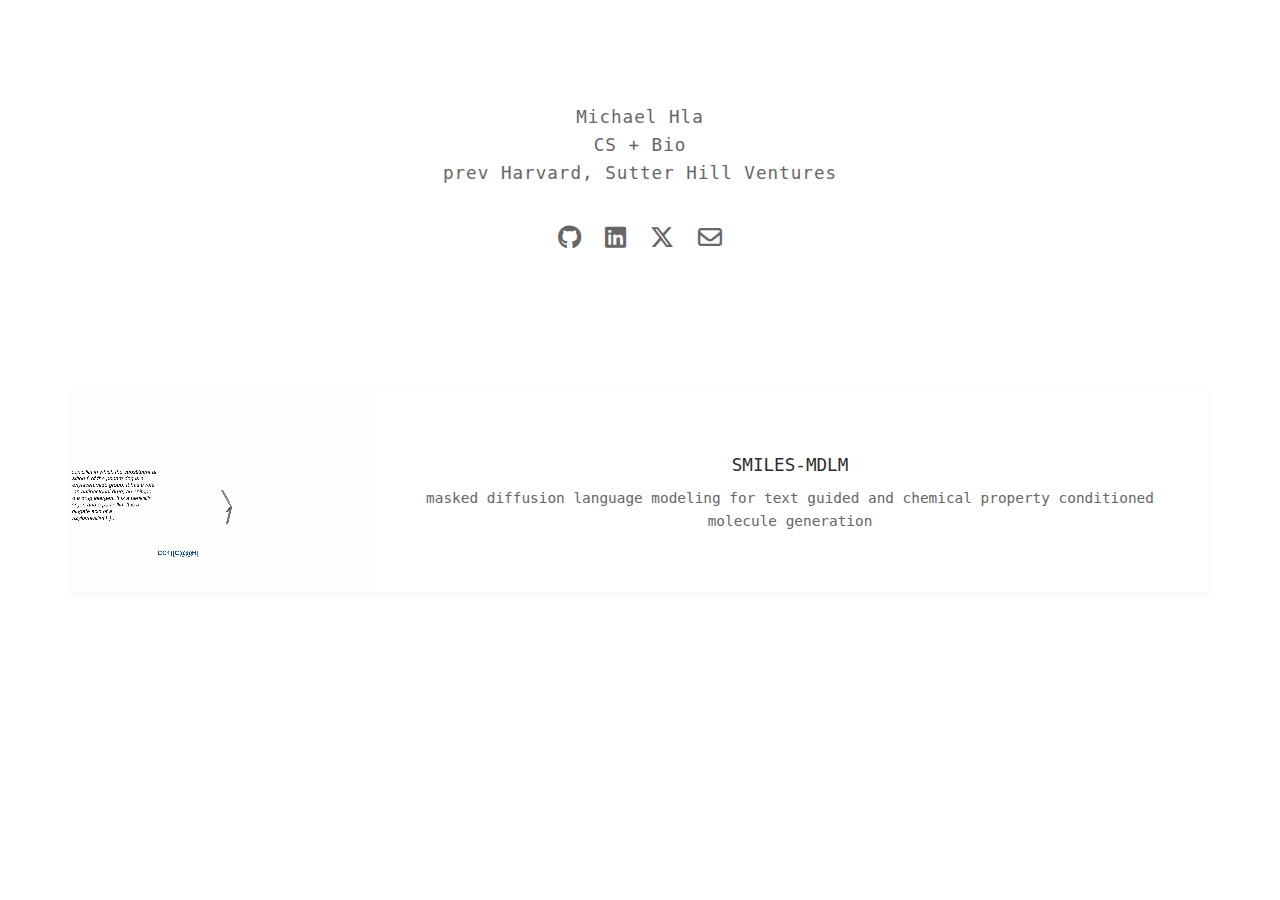
==== index.html @ 6db77b25 "Initial commit" ====
<!DOCTYPE html>
<html lang="en">
<head>
    <meta charset="UTF-8">
    <meta name="viewport" content="width=device-width, initial-scale=1.0">
    <title>Your Name - Portfolio</title>
    <link rel="stylesheet" href="styles.css">
    <link rel="stylesheet" href="https://cdnjs.cloudflare.com/ajax/libs/font-awesome/6.5.1/css/all.min.css">
</head>
<body>
    <!-- Hero/Landing Section -->
    <section class="hero">
        <p class="tagline">Michael Hla</p>
        <p class="tagline">CS + Bio</p>
        <p class="tagline">prev Harvard, Sutter Hill Ventures</p>
        
        <div class="social-links">
            <a href="https://github.com/michaelhla" target="_blank" rel="noopener noreferrer">
                <i class="fa-brands fa-github"></i>
            </a>
            <a href="https://www.linkedin.com/in/michael-hla-58a468167/" target="_blank" rel="noopener noreferrer">
                <i class="fa-brands fa-linkedin"></i>
            </a>
            <a href="https://twitter.com/hla_michael" target="_blank" rel="noopener noreferrer">
                <i class="fa-brands fa-x-twitter"></i>
            </a>
            <a href="mailto:michaelhla16@gmail.com">
                <i class="fa-regular fa-envelope"></i>
            </a>
        </div>
    </section>

    <!-- About Section
    <section class="about">
        <h2>About Me</h2>
        <p>Your description here. Make it personal and engaging!</p>
    </section> -->

    <!-- Projects Grid -->
    <section class="projects">
        <div class="project-grid">
            <!-- Project Card 1 -->
            <a href="/blog/smiles-mdlm.html" class="project-card">
                <div class="project-media">
                    <video autoplay muted loop playsinline>
                        <source src="assets/smiles-mdlm/smiles-mdlm-animation.mp4" type="video/mp4">
                    </video>
                </div>
                <div class="project-content">
                    <h3>SMILES-MDLM</h3>
                    <p>masked diffusion language modeling for text guided and chemical property conditioned molecule generation</p>
                </div>
            </a>

            <!-- Add more project cards as needed -->
        </div>
    </section>
</body>
</html>
---- styles.css ----
* {
    margin: 0;
    padding: 0;
    box-sizing: border-box;
}

/* Import a clean monospace font from Google Fonts */
@import url('https://fonts.googleapis.com/css2?family=JetBrains+Mono:wght@300;400;600&display=swap');
/* Alternative: Space Mono or Roboto Mono are also good options */

body {
    /* Option 1: JetBrains Mono - clean monospace */
    font-family: 'JetBrains Mono', monospace;
    
    /* Option 2: System monospace stack */
    /* font-family: ui-monospace, SFMono-Regular, Menlo, Monaco, Consolas, monospace; */
    
    line-height: 1.6;
    color: #2d2d2d;
    background-color: #fff;  /* Changed from #fafafa to pure white */
    font-weight: 300;  /* Lighter font weight for that minimal feel */
}

section {
    padding: 2rem 2rem;
    max-width: 1200px;
    margin: 0 auto;
}

.hero {
    min-height: 40vh;
    display: flex;
    flex-direction: column;
    justify-content: center;
    align-items: center;
    text-align: center;
}

.hero h1 {
    font-size: 3.5rem;
    margin-bottom: 1rem;
    font-weight: 400;  /* Not too heavy */
    letter-spacing: -1px;  /* Tighter letter spacing for that tech feel */
}

.tagline {
    font-size: 1.1rem;
    color: #666;  /* Subtle grey for secondary text */
    letter-spacing: 1px;  /* Spread out the tagline slightly */
}

h2 {
    font-weight: 400;
    margin-bottom: 2rem;
    letter-spacing: -0.5px;
}

.project-grid {
    display: grid;
    grid-template-columns: 1fr;
    gap: 2rem;
    padding: 0;
}

.project-card {
    display: flex;
    align-items: stretch;
    text-decoration: none;
    color: inherit;
    background: #fff;
    border-radius: 4px;
    overflow: hidden;
    box-shadow: 0 2px 8px rgba(0,0,0,0.05);
}

.project-media {
    flex: 0 0 300px;
    display: flex;
    align-items: center;
}

.project-media img {
    width: 100%;
    height: 200px;
    object-fit: cover;
}

.project-media video {
    width: 100%;
    height: 200px;
    object-fit: cover;
}

.project-content {
    flex: 1;
    padding: 1rem;
    display: flex;
    flex-direction: column;
    justify-content: center;
    align-items: center;
    text-align: center;
    min-height: 200px;
}

.project-card h3 {
    padding: 0;
    margin-bottom: 0.5rem;
    font-weight: 400;
    font-size: 1.1rem;
}

.project-card p {
    padding: 0;
    color: #666;
    font-size: 0.9rem;
}

.social-links {
    margin-top: 2rem;
    display: flex;
    gap: 1.5rem;
}

.social-links a {
    color: #666;
    text-decoration: none;
    font-size: 1.5rem;
}

/* Project grid video styling (for index.html) */
.project-media video {
    width: 100%;
    height: 200px;
    object-fit: cover;
}

/* Blog post video styling */
article.blog-post .project-media {
    max-width: 800px;  /* Limit maximum width */
    width: 80%;        /* Take up 80% of container width */
    margin: 2rem auto; /* Center horizontally and add vertical spacing */
}

article.blog-post .project-media video {
    width: 100%;
    height: auto;      /* Maintain aspect ratio */
    display: block;    /* Remove any unwanted spacing */
    border-radius: 4px;/* Optional: slight rounding of corners */
}

/* Add content container styling */
article.blog-post .content {
    max-width: 1000px;
    margin: 0 auto;
    padding: 0 2rem;
}

/* Blog post layout */
.blog-post {
    max-width: 1200px;
    margin: 0 auto;
    padding: 2rem;
}

/* Header styling */
.blog-header {
    text-align: center;
    margin-bottom: 1.5rem;
}

.blog-header h1 {
    font-size: 2.5rem;
    font-weight: 400;
    line-height: 1.3;
}

/* Main text blocks */
.text-block {
    max-width: 800px;
    margin: 2rem auto;
    text-align: left;
    line-height: 1.8;
}

/* Content blocks (media, equations, etc.) */
.content-block {
    max-width: 800px;
    margin: 3rem auto;
    text-align: center;
    box-shadow: none;
    border: none;
}

/* Media container */
.media-container {
    width: 100%;
    margin: 2rem 0;
    box-shadow: none;
}

.media-container video,
.media-container img {
    width: 100%;
    height: auto;
    display: block;
    margin: 0 auto;
}

.media-container video {
    width: 100%;
    height: auto;
    display: block;
    border: none;
    outline: none;
    background: none;
    margin: 0;
    padding: 0;
    box-shadow: none;
    -webkit-box-shadow: none;
}

/* Caption styling */
figcaption {
    margin-top: 0.5rem;
    font-size: 0.9rem;
    color: #666;
    text-align: left;
    line-height: 1.4;
}

/* Equation container */
.equation-container {
    padding: 1rem 0;
}

/* Responsive adjustments */
@media (max-width: 768px) {
    .blog-post {
        padding: 1rem;
    }
    
    .blog-header h1 {
        font-size: 2rem;
    }
}

/* Section headings */
.text-block h2 {
    font-size: 1.8rem;
    font-weight: 400;
    margin-top: 3rem;
    margin-bottom: 1.5rem;
    letter-spacing: -0.5px;
}

.text-block h3 {
    font-size: 1.4rem;
    font-weight: 400;
    margin-top: 2rem;
    margin-bottom: 1rem;
    letter-spacing: -0.3px;
}

table {
    border-collapse: collapse;
    margin: 0 auto;  /* Center the table */
    width: 100%;     /* Take full width of container */
    max-width: 800px; /* Match other content blocks */
}

th, td {
    border: 1px solid black;
    padding: 8px 12px;  /* Add spacing inside cells */
    text-align: left;   /* Align text to left */
}

th {
    background-color: #fff;  /* Optional: distinguish header */
}

/* Blog author styling */
.blog-author {
    padding: 0.1rem;
    text-align: center;
    font-size: 1rem;
    color: #666;
    margin-bottom: 0.1rem;
}

.social-links img {
    width: 24px;  /* Match Font Awesome icon size */
    height: 24px;
    vertical-align: middle;
}
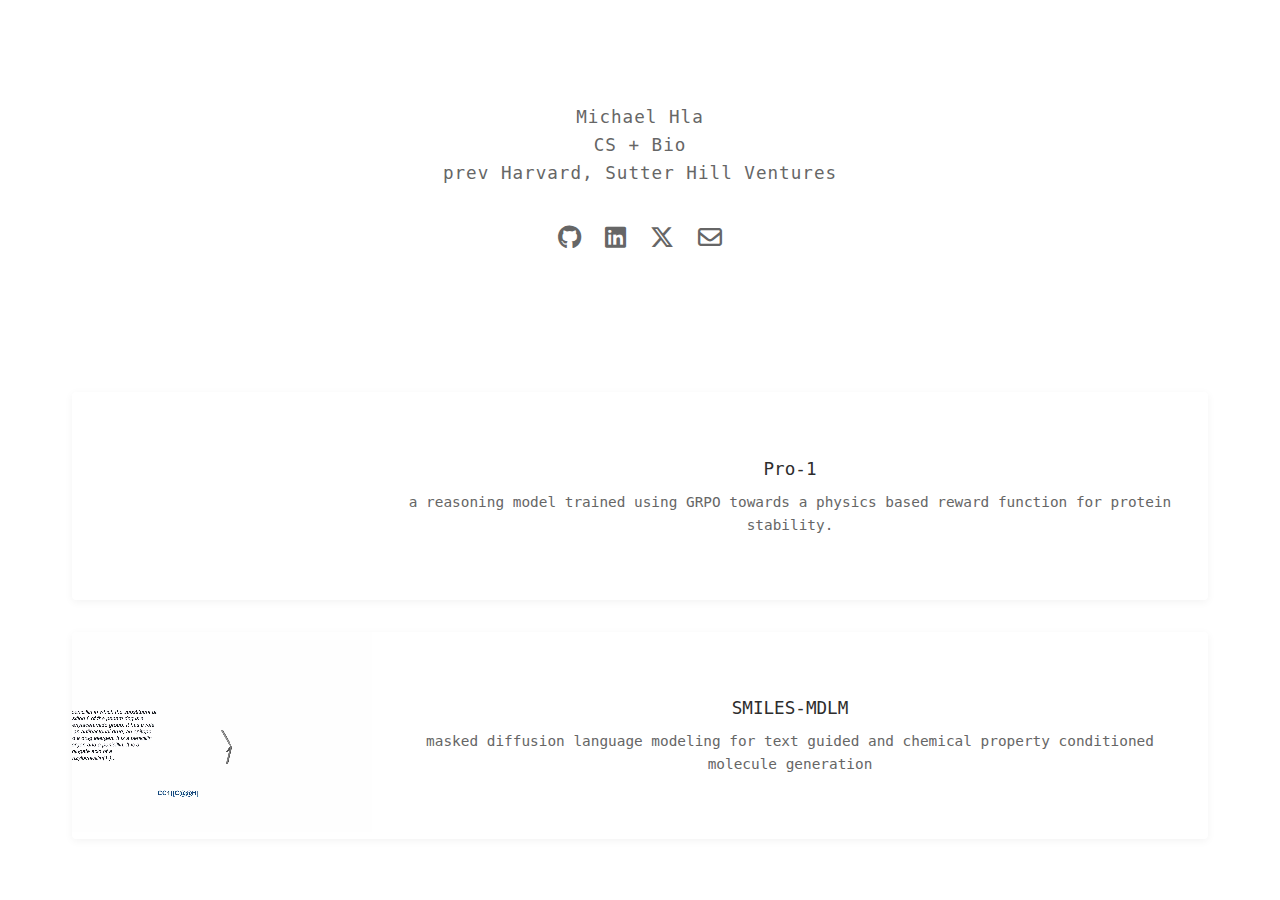
==== commit c32b13e1: "pro-1" ====
--- a/index.html
+++ b/index.html
@@ -3,7 +3,7 @@
 <head>
     <meta charset="UTF-8">
     <meta name="viewport" content="width=device-width, initial-scale=1.0">
-    <title>Your Name - Portfolio</title>
+    <title>Michael Hla</title>
     <link rel="stylesheet" href="styles.css">
     <link rel="stylesheet" href="https://cdnjs.cloudflare.com/ajax/libs/font-awesome/6.5.1/css/all.min.css">
 </head>
@@ -39,6 +39,17 @@
     <!-- Projects Grid -->
     <section class="projects">
         <div class="project-grid">
+            <a href="/blog/pro1.html" class="project-card">
+                <div class="project-media">
+                    <video autoplay muted loop playsinline>
+                        <source src="assets/pro-1/square.mp4" type="video/mp4">
+                    </video>
+                </div>
+                <div class="project-content">
+                    <h3>Pro-1</h3>
+                    <p>a reasoning model trained using GRPO towards a physics based reward function for protein stability.</p>
+                </div>
+            </a>
             <!-- Project Card 1 -->
             <a href="/blog/smiles-mdlm.html" class="project-card">
                 <div class="project-media">
@@ -51,7 +62,7 @@
                     <p>masked diffusion language modeling for text guided and chemical property conditioned molecule generation</p>
                 </div>
             </a>
-
+            
             <!-- Add more project cards as needed -->
         </div>
     </section>
--- a/styles.css
+++ b/styles.css
@@ -64,6 +64,7 @@
 
 .project-card {
     display: flex;
+    flex-direction: column;
     align-items: stretch;
     text-decoration: none;
     color: inherit;
@@ -74,20 +75,14 @@
 }
 
 .project-media {
-    flex: 0 0 300px;
-    display: flex;
-    align-items: center;
-}
-
-.project-media img {
-    width: 100%;
-    height: 200px;
-    object-fit: cover;
-}
-
+    flex: none;
+    width: 100%;
+}
+
+.project-media img,
 .project-media video {
     width: 100%;
-    height: 200px;
+    height: 250px;
     object-fit: cover;
 }
 
@@ -182,6 +177,10 @@
     line-height: 1.8;
 }
 
+.text-block p {
+    margin-bottom: 2.5rem;  /* Increased from 1.5rem to 2.5rem for more spacing */
+}
+
 /* Content blocks (media, equations, etc.) */
 .content-block {
     max-width: 800px;
@@ -293,4 +292,20 @@
     vertical-align: middle;
 }
 
-
+/* Add media query for larger screens */
+@media (min-width: 768px) {
+    .project-card {
+        flex-direction: row;
+    }
+    
+    .project-media {
+        flex: 0 0 300px;
+    }
+    
+    .project-media img,
+    .project-media video {
+        height: 200px;
+    }
+}
+
+
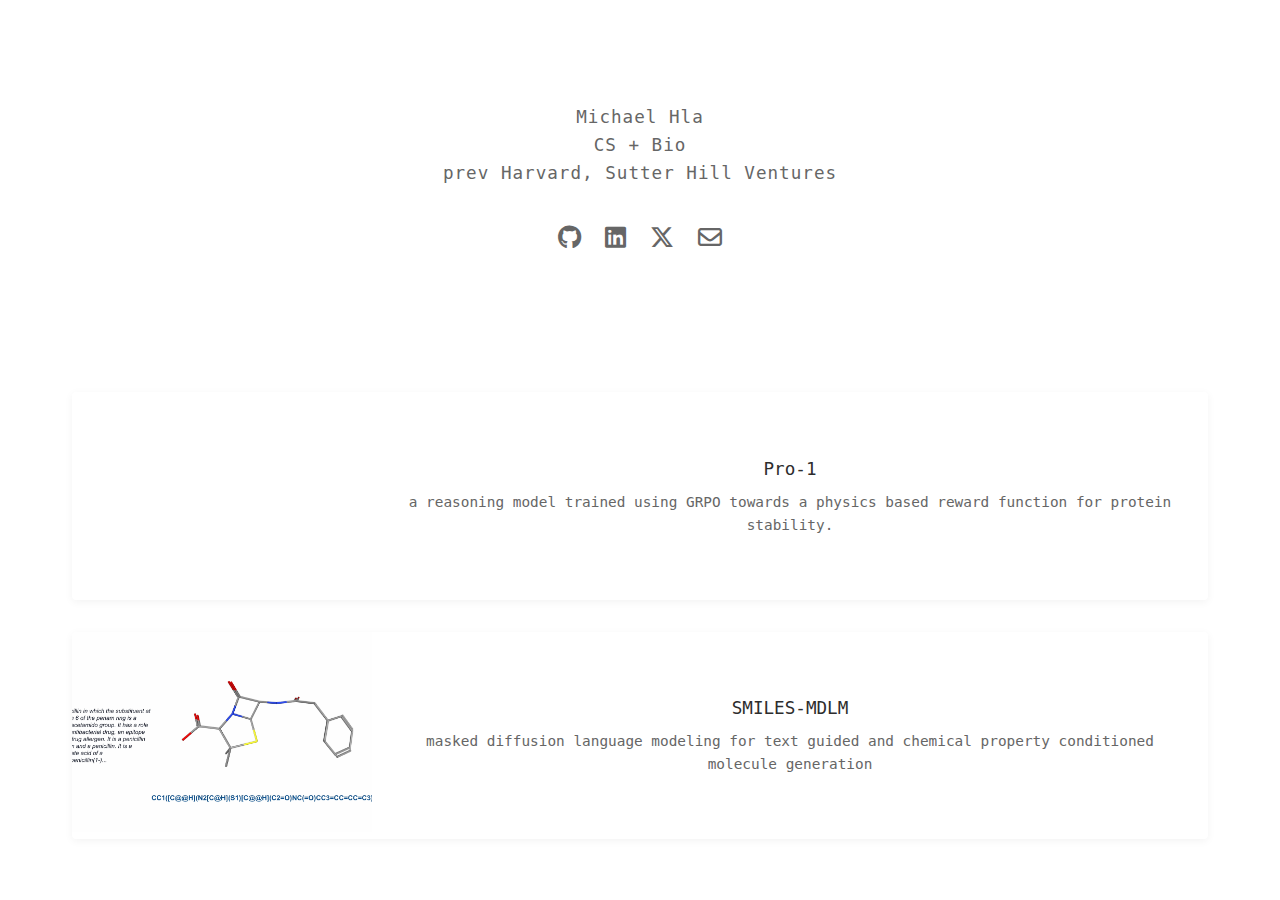
==== commit d1d86ddd: "try swapping" ====
--- a/index.html
+++ b/index.html
@@ -53,9 +53,7 @@
             <!-- Project Card 1 -->
             <a href="/blog/smiles-mdlm.html" class="project-card">
                 <div class="project-media">
-                    <video autoplay muted loop playsinline>
-                        <source src="assets/smiles-mdlm/smiles-mdlm-animation.mp4" type="video/mp4">
-                    </video>
+                    <img src="assets/smiles-mdlm/smiles-mdlm.png" alt="SMILES MDLM">
                 </div>
                 <div class="project-content">
                     <h3>SMILES-MDLM</h3>
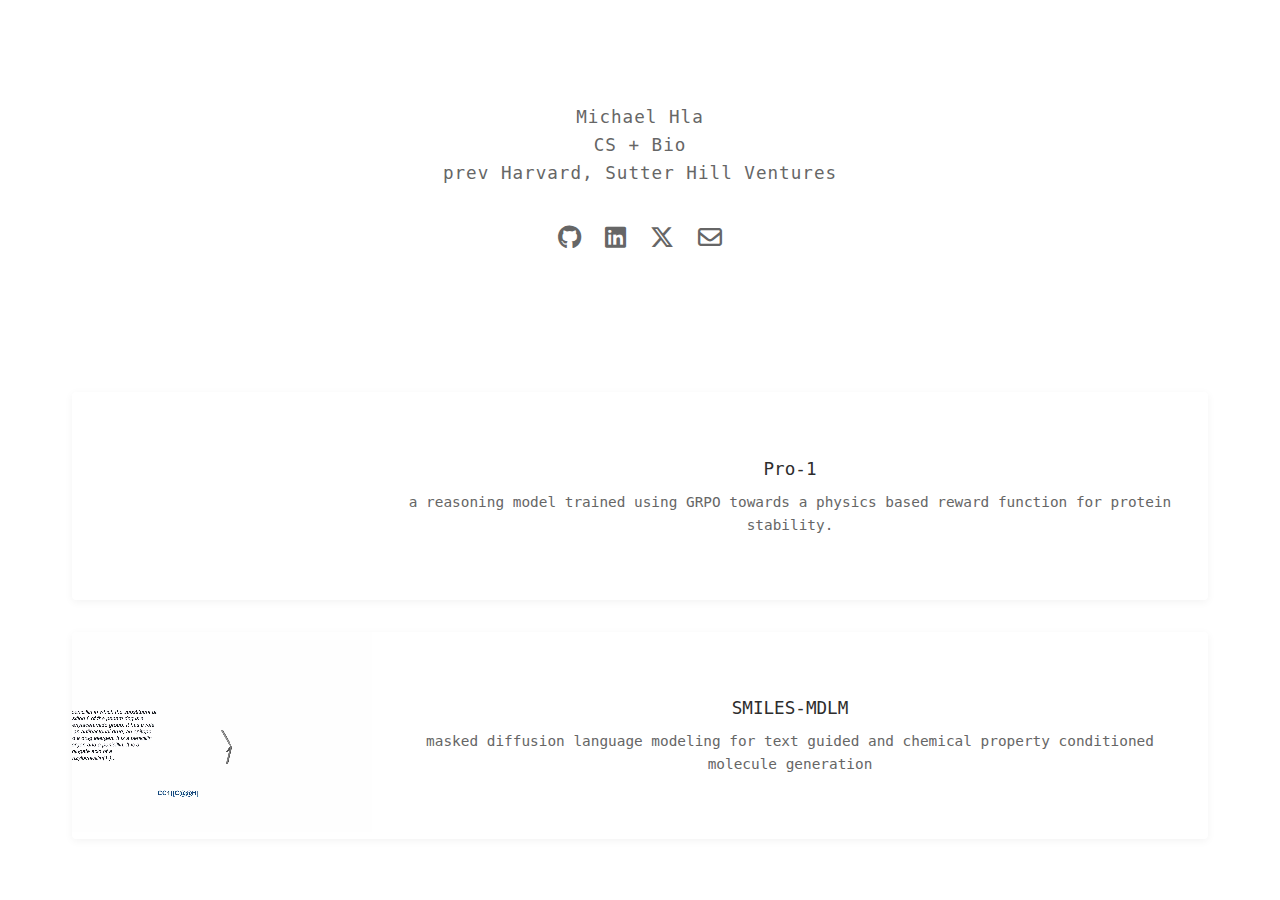
==== commit 8c2b1b8a: "bring back one of the vids" ====
--- a/index.html
+++ b/index.html
@@ -53,7 +53,9 @@
             <!-- Project Card 1 -->
             <a href="/blog/smiles-mdlm.html" class="project-card">
                 <div class="project-media">
-                    <img src="assets/smiles-mdlm/smiles-mdlm.png" alt="SMILES MDLM">
+                    <video autoplay muted loop playsinline>
+                        <source src="assets/smiles-mdlm/smiles-mdlm-animation.mp4" type="video/mp4">
+                    </video>
                 </div>
                 <div class="project-content">
                     <h3>SMILES-MDLM</h3>
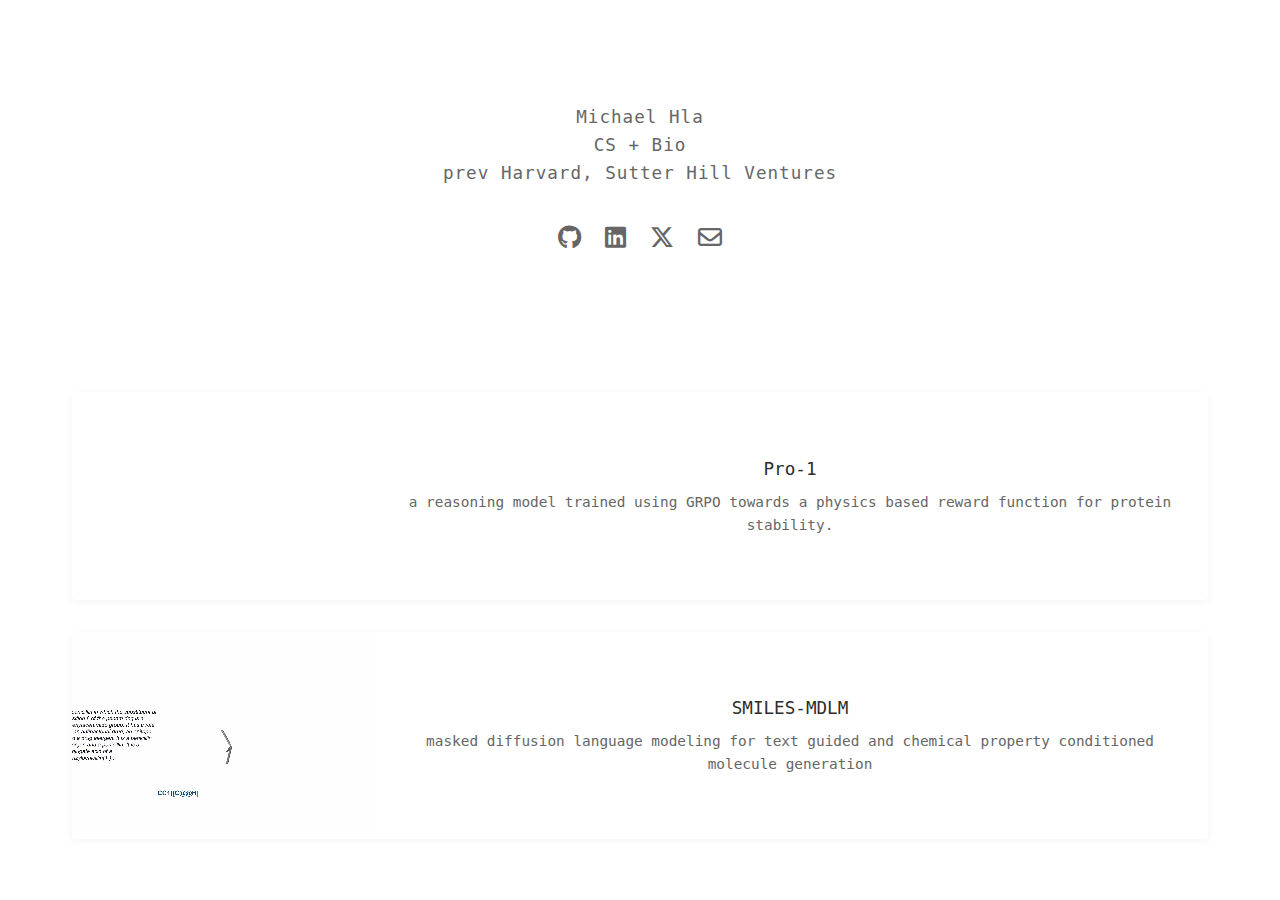
==== commit 32153f27: "please again" ====
--- a/index.html
+++ b/index.html
@@ -42,7 +42,7 @@
             <a href="/blog/pro1.html" class="project-card">
                 <div class="project-media">
                     <video autoplay muted loop playsinline>
-                        <source src="assets/pro-1/square.mp4" type="video/mp4">
+                        <source src="assets/pro-1/ca2-please.mp4" type="video/mp4">
                     </video>
                 </div>
                 <div class="project-content">
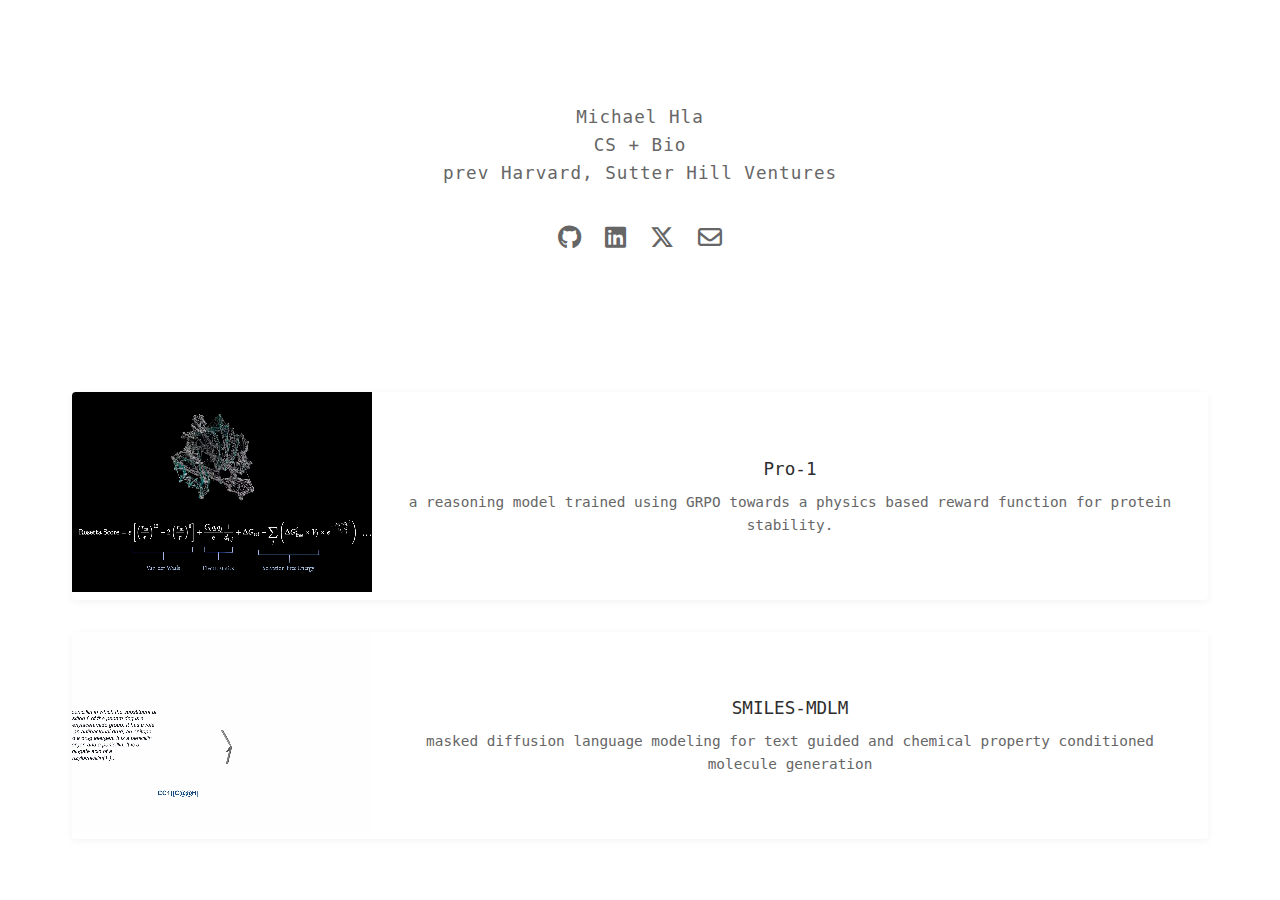
==== commit 702788fc: "thrid try" ====
--- a/index.html
+++ b/index.html
@@ -42,7 +42,7 @@
             <a href="/blog/pro1.html" class="project-card">
                 <div class="project-media">
                     <video autoplay muted loop playsinline>
-                        <source src="assets/pro-1/ca2-please.mp4" type="video/mp4">
+                        <source src="assets/pro-1/grpo-please.mp4" type="video/mp4">
                     </video>
                 </div>
                 <div class="project-content">
